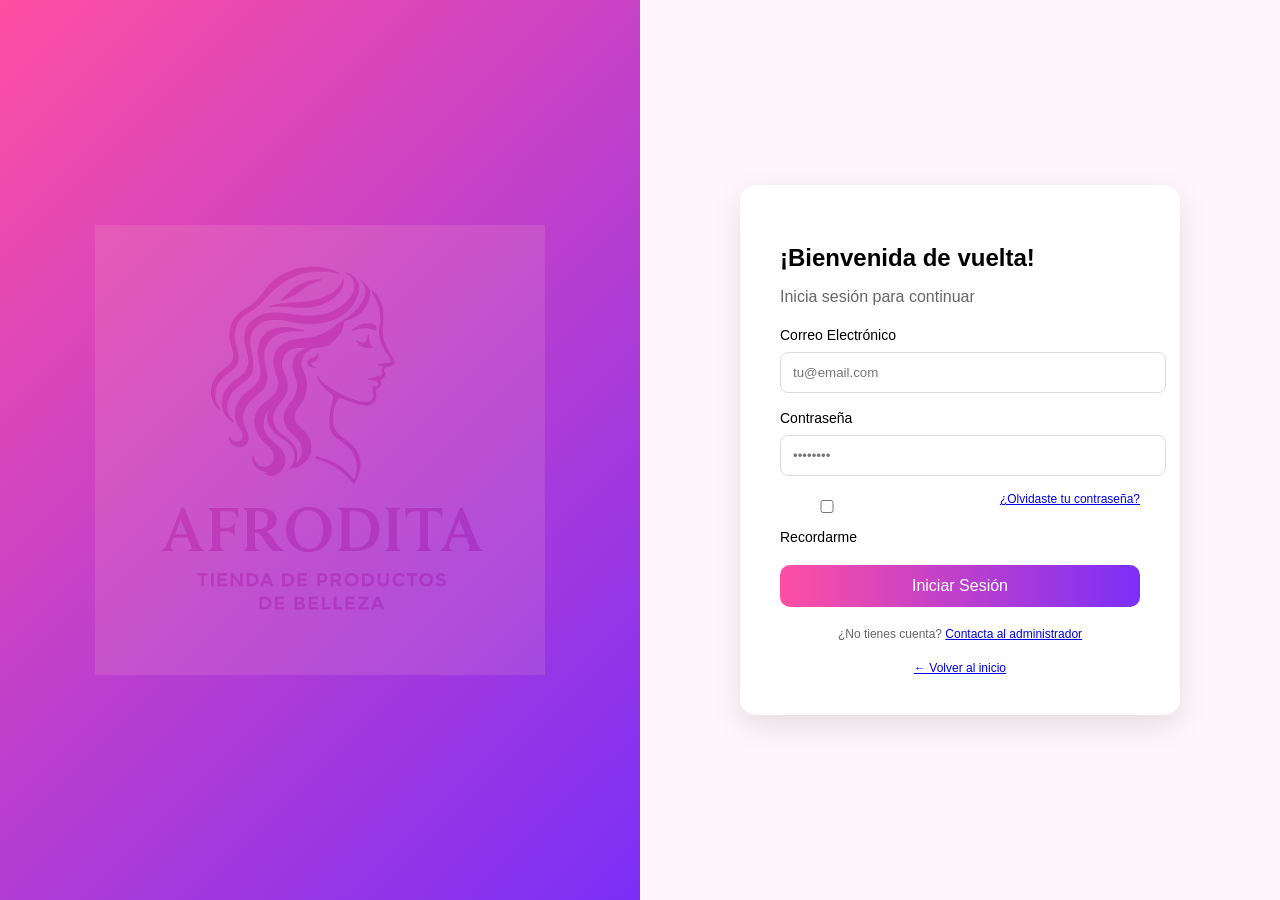
==== pages/dashboard.html @ 62325581 "Vistas de login, dashboard Admin e inventario funcionales" ====
<!doctype html>
<html lang="es">
  <head>
    <meta charset="UTF-8" />
    <title>Dashboard Afrodita</title>
    <link rel="stylesheet" href="../assets/styles.css" />
  </head>

  <body>
    <div class="layout">
      <!-- SIDEBAR -->
      <aside class="sidebar">
        <img src="../assets/images/logo.jpeg" class="logo" />

        <nav>
          <a class="active" href="dashboard.html">Dashboard</a>
          <a href="inventario.html">Inventario</a>
          <a>Órdenes de Compra</a>
          <a>Registro de Ventas</a>
          <a>Catálogo</a>
          <button class="btn-close" onclick="logout()">Cerrar sesión</button>
        </nav>
      </aside>

      <!-- CONTENIDO -->
      <main class="content">
        <!-- HEADER -->
        <header class="topbar">
          <div class="left">Rol: Administrador</div>
          <div class="right">06/05/2026 08:32</div>
        </header>

        <h1>Dashboard - Administrador</h1>
        <p>Vista general de tu negocio</p>

        <!-- CARDS -->
        <section class="cards">
          <div class="card">
            <span>Total Productos</span>
            <h2>1,284</h2>
          </div>

          <div class="card">
            <span>Órdenes Pendientes</span>
            <h2>23</h2>
          </div>

          <div class="card">
            <span>Proveedores Activos</span>
            <h2>45</h2>
          </div>

          <div class="card">
            <span>Ventas del Mes</span>
            <h2>$48,567</h2>
          </div>
        </section>

        <!-- GRID -->
        <section class="grid">
          <!-- ÓRDENES -->
          <div class="panel">
            <h2>Órdenes Recientes</h2>

            <div class="order">
              <div>
                <strong>ORD-001</strong>
                <p>Laura Martínez</p>
              </div>
              <div class="status pending">$1,250</div>
            </div>

            <div class="order">
              <div>
                <strong>ORD-002</strong>
                <p>Distribuidora Bella</p>
              </div>
              <div class="status transit">$2,800</div>
            </div>
          </div>

          <!-- STOCK BAJO -->
          <div class="panel">
            <h2>Productos con Stock Bajo</h2>

            <div class="low-product">
              <div>
                <strong>Base Líquida Tono 03</strong>
                <p>Mínimo: 20 unidades</p>
              </div>
              <span>5</span>
            </div>

            <div class="low-product">
              <div>
                <strong>Labial Satinado</strong>
                <p>Mínimo: 25 unidades</p>
              </div>
              <span>8</span>
            </div>
          </div>
        </section>
      </main>
    </div>
    <script src="../assets/main.js"></script>
  </body>
</html>
---- assets/styles.css ----
body {
  margin: 0;
  font-family: Arial;
  background: #f6dde6;
}

.layout {
  display: flex;
}

.sidebar {
  width: 240px;
  background: white;
  padding: 20px;
  border-right: 2px solid #eee;
}


.login-left {
  position: relative;
}


.logoLogin {
  position: absolute;
  top: 50%;
  left: 50%;
  transform: translate(-50%, -50%);
  
  width: 450px; /* tamaño grande */
  
  opacity: 0.15; /* efecto marca de agua */
  
  pointer-events: none; /* no interfiere */
}


.logo {
  width: 120px;
  margin-bottom: 30px;
}


.sidebar a {
  display: block;
  padding: 12px;
  margin: 8px 0;
  text-decoration: none;
  border-radius: 10px;
  color: #444;
}

.sidebar .active {
  background: #f8c5d6;
}

/* CONTENT */
.content {
  flex: 1;
  padding: 40px 50px;


}

.topbar {
  display: flex;
  justify-content: space-between;
  background: #e6a3b5;
  padding: 12px 20px;
  border-radius: 12px;
  margin-bottom: 20px;
}


/* CARDS */
.cards {
  display: flex;
  gap: 20px;
  margin: 20px 0;
}

.card {
  background: #f3f3f3;
  padding: 20px;
  border-radius: 15px;
  width: 200px;
}

/* GRID */
.grid {
  display: flex;
  gap: 20px;
}

.panel {
  flex: 1;
  background: #f3f3f3;
  padding: 20px;
  border-radius: 15px;
}

/* ORDERS */
.order {
  display: flex;
  justify-content: space-between;
  padding: 10px;
  margin: 10px 0;
  background: white;
  border-radius: 10px;
}


.status.pending {
  color: red;
}

.status.transit {
  color: #007bff;
}

.status.completed {
  color: green;
}


/* LOW STOCK */
.low-product {
  display: flex;
  justify-content: space-between;
  background: white;
  padding: 15px;
  margin: 10px 0;
  border-radius: 10px;
  border: 1px solid red;
  color: red;
}

/* BOTÓN */
.btn-add {
  background: #e91e63;
  color: white;
  border: none;
  padding: 12px 18px;
  border-radius: 10px;
  margin: 20px 0;
  cursor: pointer;
}

/* TABLA */
.inventory-table {
  width: 100%;
  border-collapse: collapse;
  background: white;
  border-radius: 10px;
  overflow: hidden;
}

.inventory-table th {
  background: #f4c2d7;
  padding: 12px;
  text-align: left;
}

.inventory-table td {
  padding: 12px;
  border-bottom: 1px solid #eee;
}

/* STOCK */
.stock-low {
  color: red;
  font-weight: bold;
}

.stock-medium {
  color: orange;
  font-weight: bold;
}

.stock-ok {
  color: green;
  font-weight: bold;
}

/* ESTADO */
.status-low {
  color: red;
}

.status-medium {
  color: orange;
}

.status-ok {
  color: green;
}


/* FILTROS tabla inventario */
.filters {
  display: flex;
  gap: 15px;
  margin: 20px 0;
  align-items: center;
}

/* INPUT BUSCAR */
.search-input {
  flex: 1;
  padding: 12px;
  border-radius: 20px;
  border: 1px solid #ccc;
}

/* SELECT */
.filter-categoria, .filter-estado {
  padding: 10px;
  border-radius: 10px;
  border: 1px solid #ccc;
}

/* BOTÓN */
.btn-add {
  background: #f06292;
  color: white;
  border: none;
  padding: 12px 20px;
  border-radius: 20px;
  cursor: pointer;
}

.btn-edit {
  background: #f06292;
  color: white;
  border: none;
  padding: 10px 15px;
  border-radius: 20px;
  cursor: pointer;
}

.btn-delete {
  background: #d4054a;
  color: white;
  border: none;
  padding: 10px 15px;
  border-radius: 20px;
  cursor: pointer;
}
.btn-close {
  background: #e4a0b7;
  color: white;
  border: none;
  padding: 10px 15px;
  border-radius: 20px;
  cursor: pointer;
}
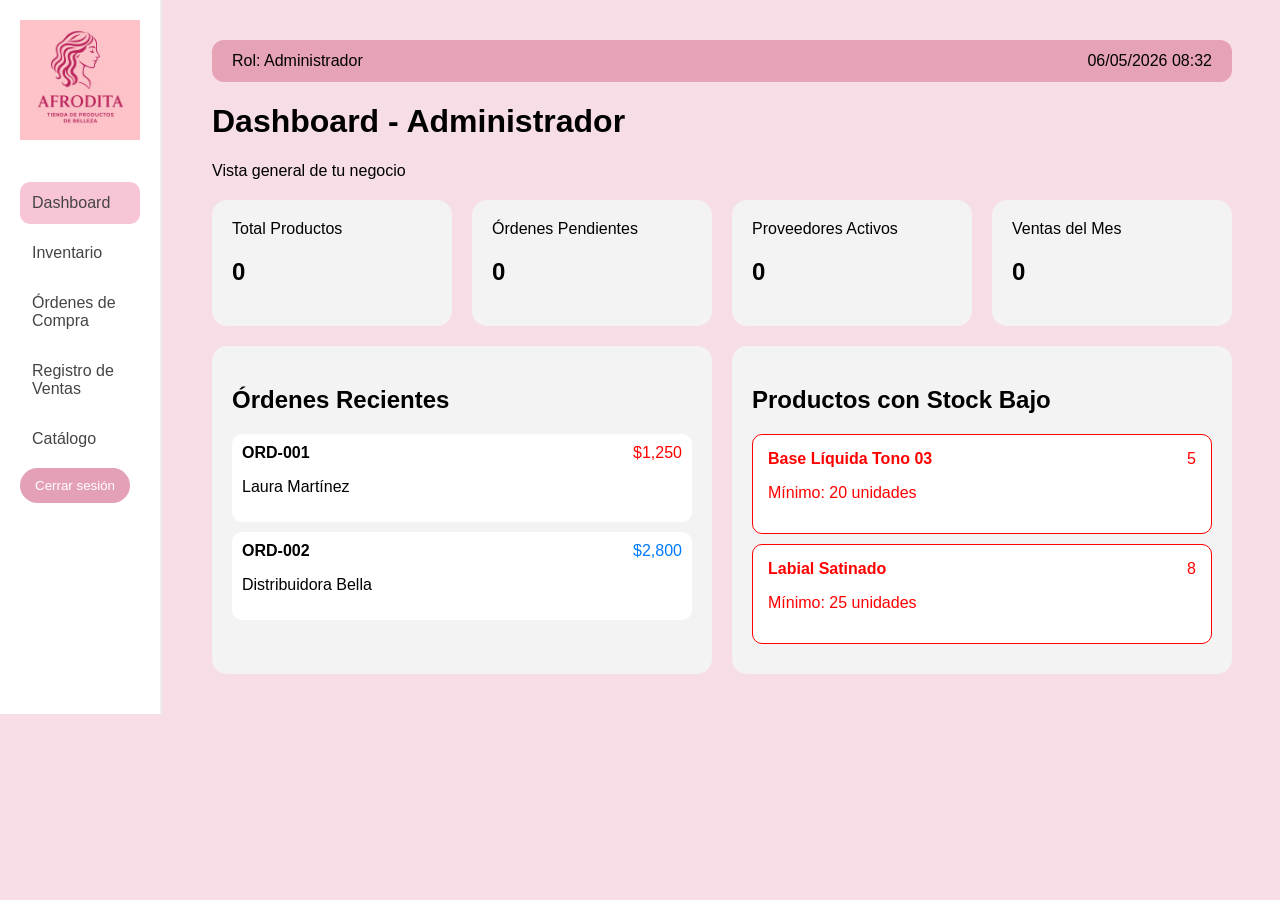
==== commit c144ecd3: "Cambios para el deploy" ====
--- a/pages/dashboard.html
+++ b/pages/dashboard.html
@@ -5,7 +5,6 @@
     <title>Dashboard Afrodita</title>
     <link rel="stylesheet" href="../assets/styles.css" />
   </head>
-
   <body>
     <div class="layout">
       <!-- SIDEBAR -->
@@ -37,22 +36,22 @@
         <section class="cards">
           <div class="card">
             <span>Total Productos</span>
-            <h2>1,284</h2>
+            <h2>0</h2>
           </div>
 
           <div class="card">
             <span>Órdenes Pendientes</span>
-            <h2>23</h2>
+            <h2>0</h2>
           </div>
 
           <div class="card">
             <span>Proveedores Activos</span>
-            <h2>45</h2>
+            <h2>0</h2>
           </div>
 
           <div class="card">
             <span>Ventas del Mes</span>
-            <h2>$48,567</h2>
+            <h2>0</h2>
           </div>
         </section>
 
@@ -102,6 +101,6 @@
         </section>
       </main>
     </div>
-    <script src="../assets/main.js"></script>
+    <script src="../assets/dashboard.js"></script>
   </body>
 </html>
--- a/assets/styles.css
+++ b/assets/styles.css
@@ -253,4 +253,60 @@
   padding: 10px 15px;
   border-radius: 20px;
   cursor: pointer;
+}
+
+/* MODAL INVENTARIO*/
+.modal {
+  display: none;
+  position: fixed;
+  top: 0;
+  left: 0;
+  width: 100%;
+  height: 100%;
+  background: rgba(0,0,0,0.5);
+
+  justify-content: center;
+  align-items: center;
+}
+
+/* CONTENIDO */
+.modal-content {
+  background: white;
+  padding: 30px;
+  border-radius: 15px;
+  width: 500px;
+}
+
+/* FILAS */
+.row {
+  display: flex;
+  gap: 10px;
+}
+
+.row div {
+  flex: 1;
+}
+
+/* INPUTS */
+.modal input,
+.modal select {
+  width: 100%;
+  padding: 10px;
+  margin: 10px 0;
+  border-radius: 8px;
+  border: 1px solid #ccc;
+}
+
+/* BOTONES */
+.modal-buttons {
+  display: flex;
+  justify-content: space-between;
+  margin-top: 20px;
+}
+
+.modal-buttons button {
+  padding: 10px 20px;
+  border-radius: 10px;
+  border: none;
+  cursor: pointer;
 }
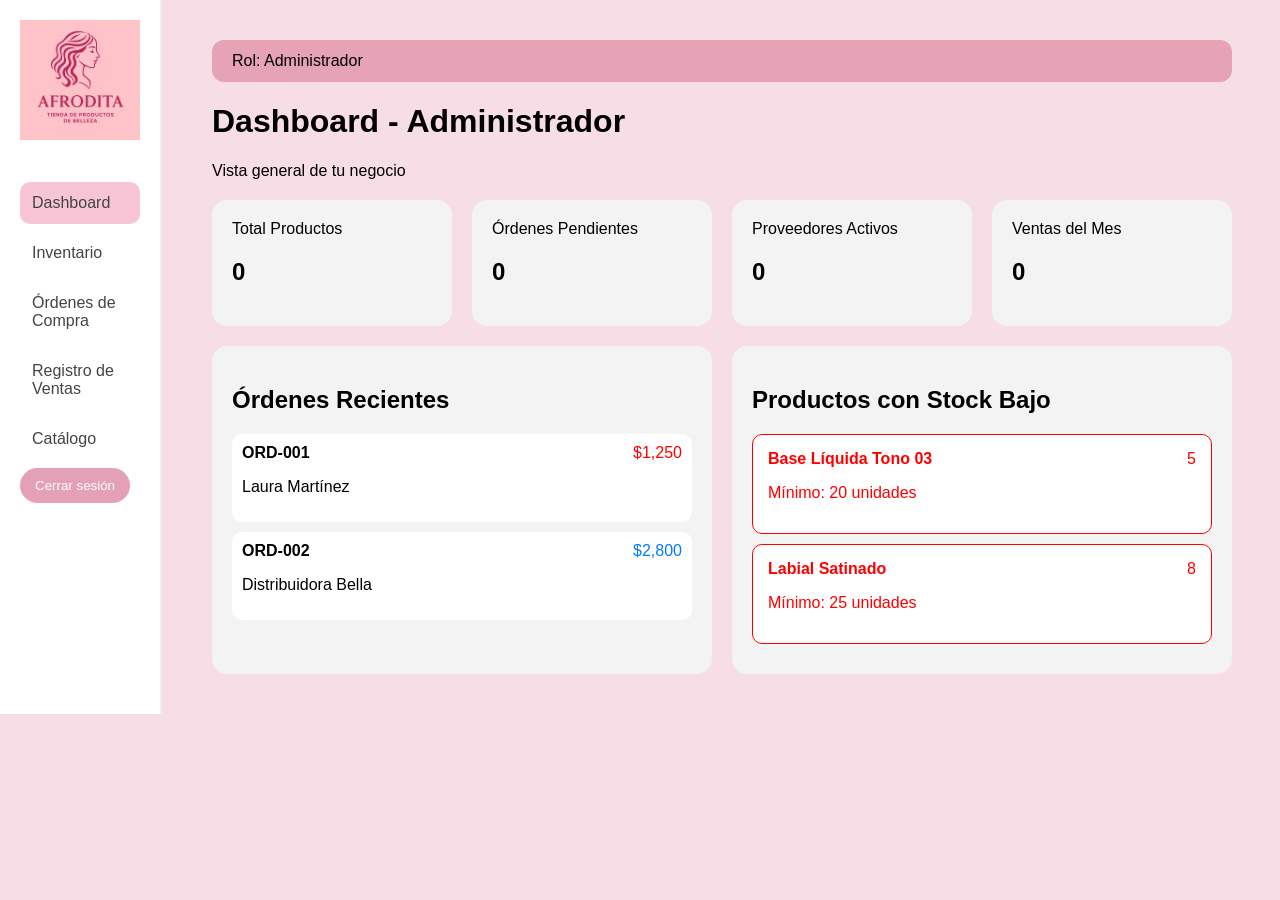
==== commit 757237e4: "Cambio hora dashboard" ====
--- a/pages/dashboard.html
+++ b/pages/dashboard.html
@@ -26,7 +26,7 @@
         <!-- HEADER -->
         <header class="topbar">
           <div class="left">Rol: Administrador</div>
-          <div class="right">06/05/2026 08:32</div>
+          <span id="fecha-hora"></span>
         </header>
 
         <h1>Dashboard - Administrador</h1>
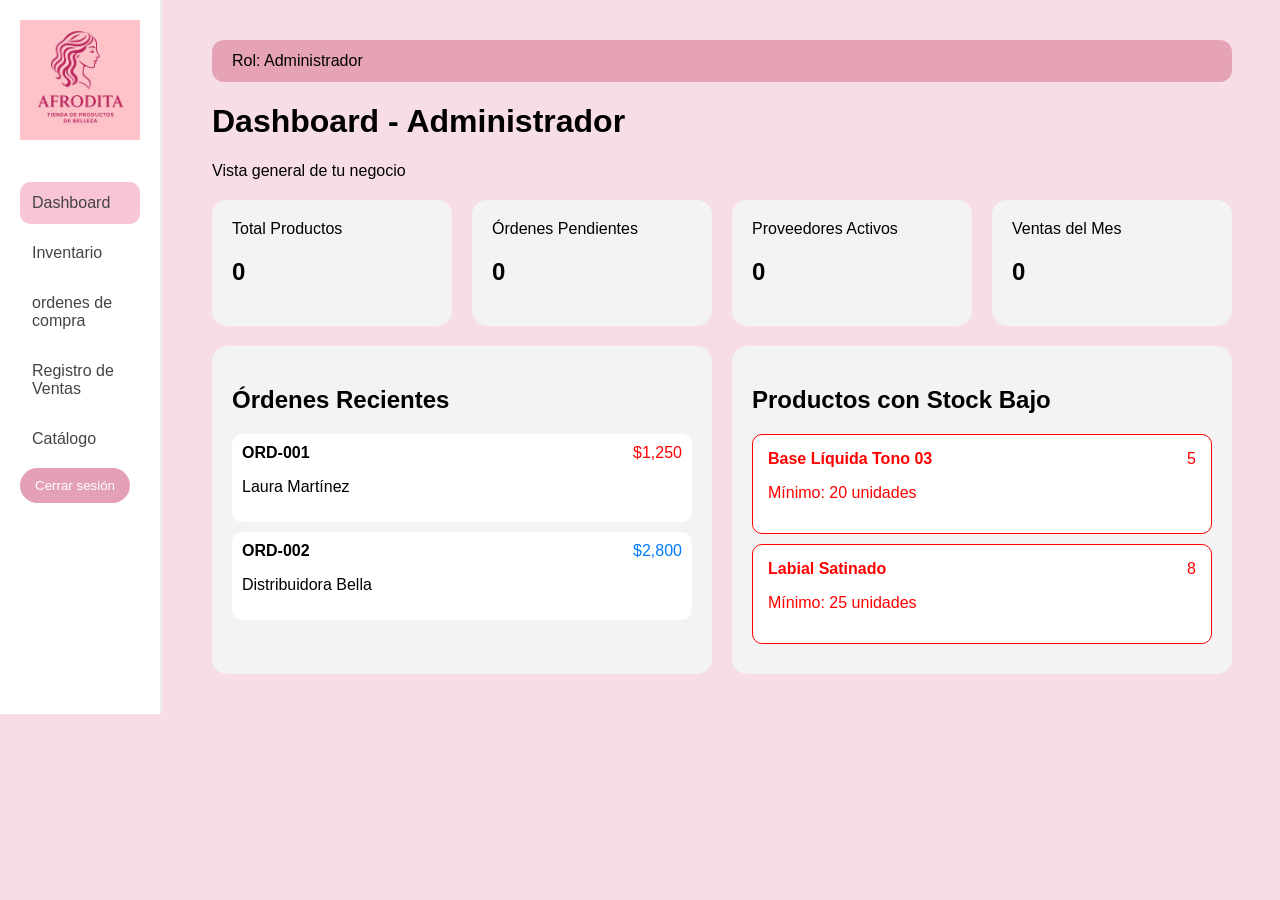
==== commit bb3fe2e7: "ordenes2" ====
--- a/pages/dashboard.html
+++ b/pages/dashboard.html
@@ -14,7 +14,7 @@
         <nav>
           <a class="active" href="dashboard.html">Dashboard</a>
           <a href="inventario.html">Inventario</a>
-          <a>Órdenes de Compra</a>
+          <a href="ordenes.html">ordenes de compra</a>
           <a>Registro de Ventas</a>
           <a>Catálogo</a>
           <button class="btn-close" onclick="logout()">Cerrar sesión</button>
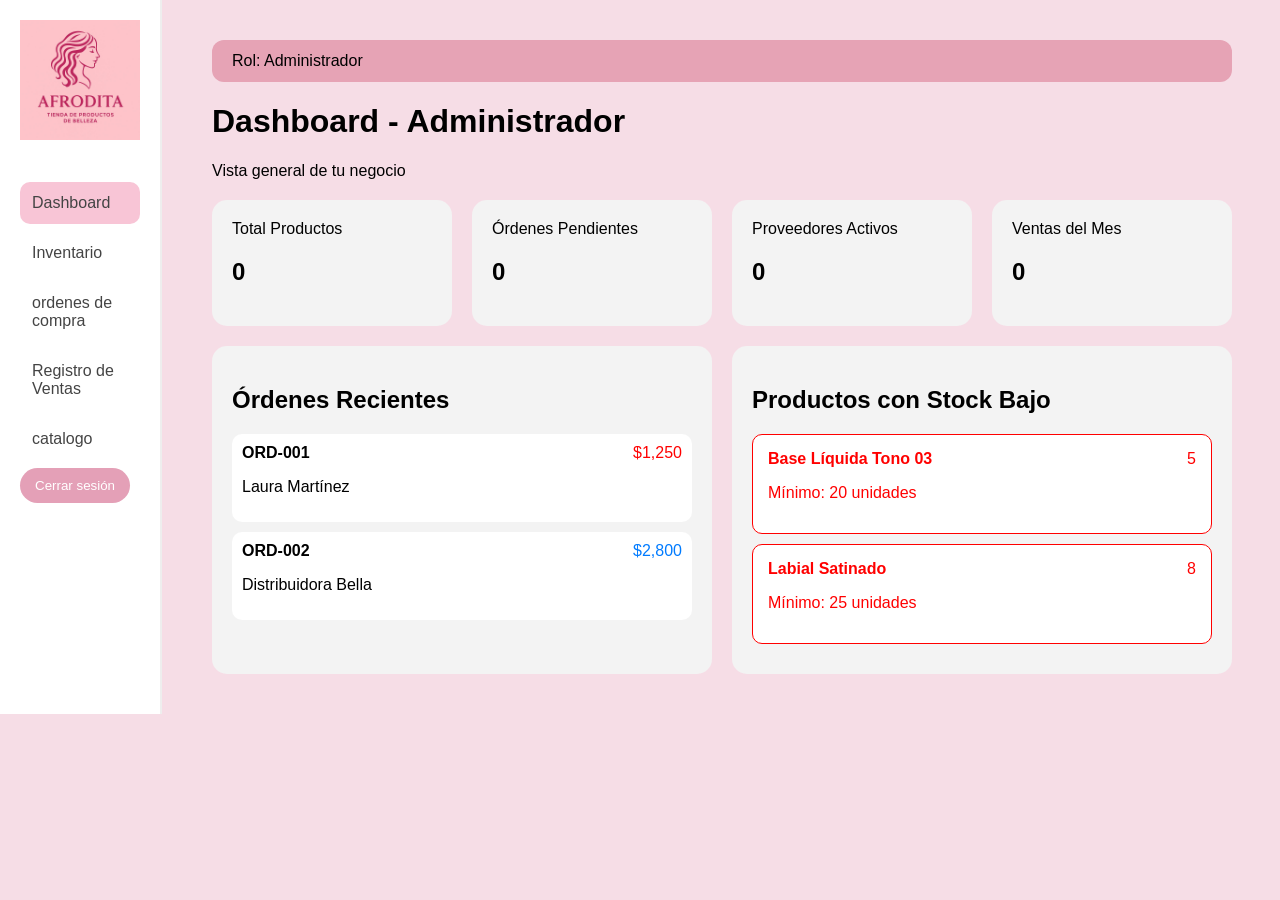
==== commit 5c304cfa: "catalogo" ====
--- a/pages/dashboard.html
+++ b/pages/dashboard.html
@@ -16,7 +16,7 @@
           <a href="inventario.html">Inventario</a>
           <a href="ordenes.html">ordenes de compra</a>
           <a>Registro de Ventas</a>
-          <a>Catálogo</a>
+          <a href="catalogo.html">catalogo</a>
           <button class="btn-close" onclick="logout()">Cerrar sesión</button>
         </nav>
       </aside>
